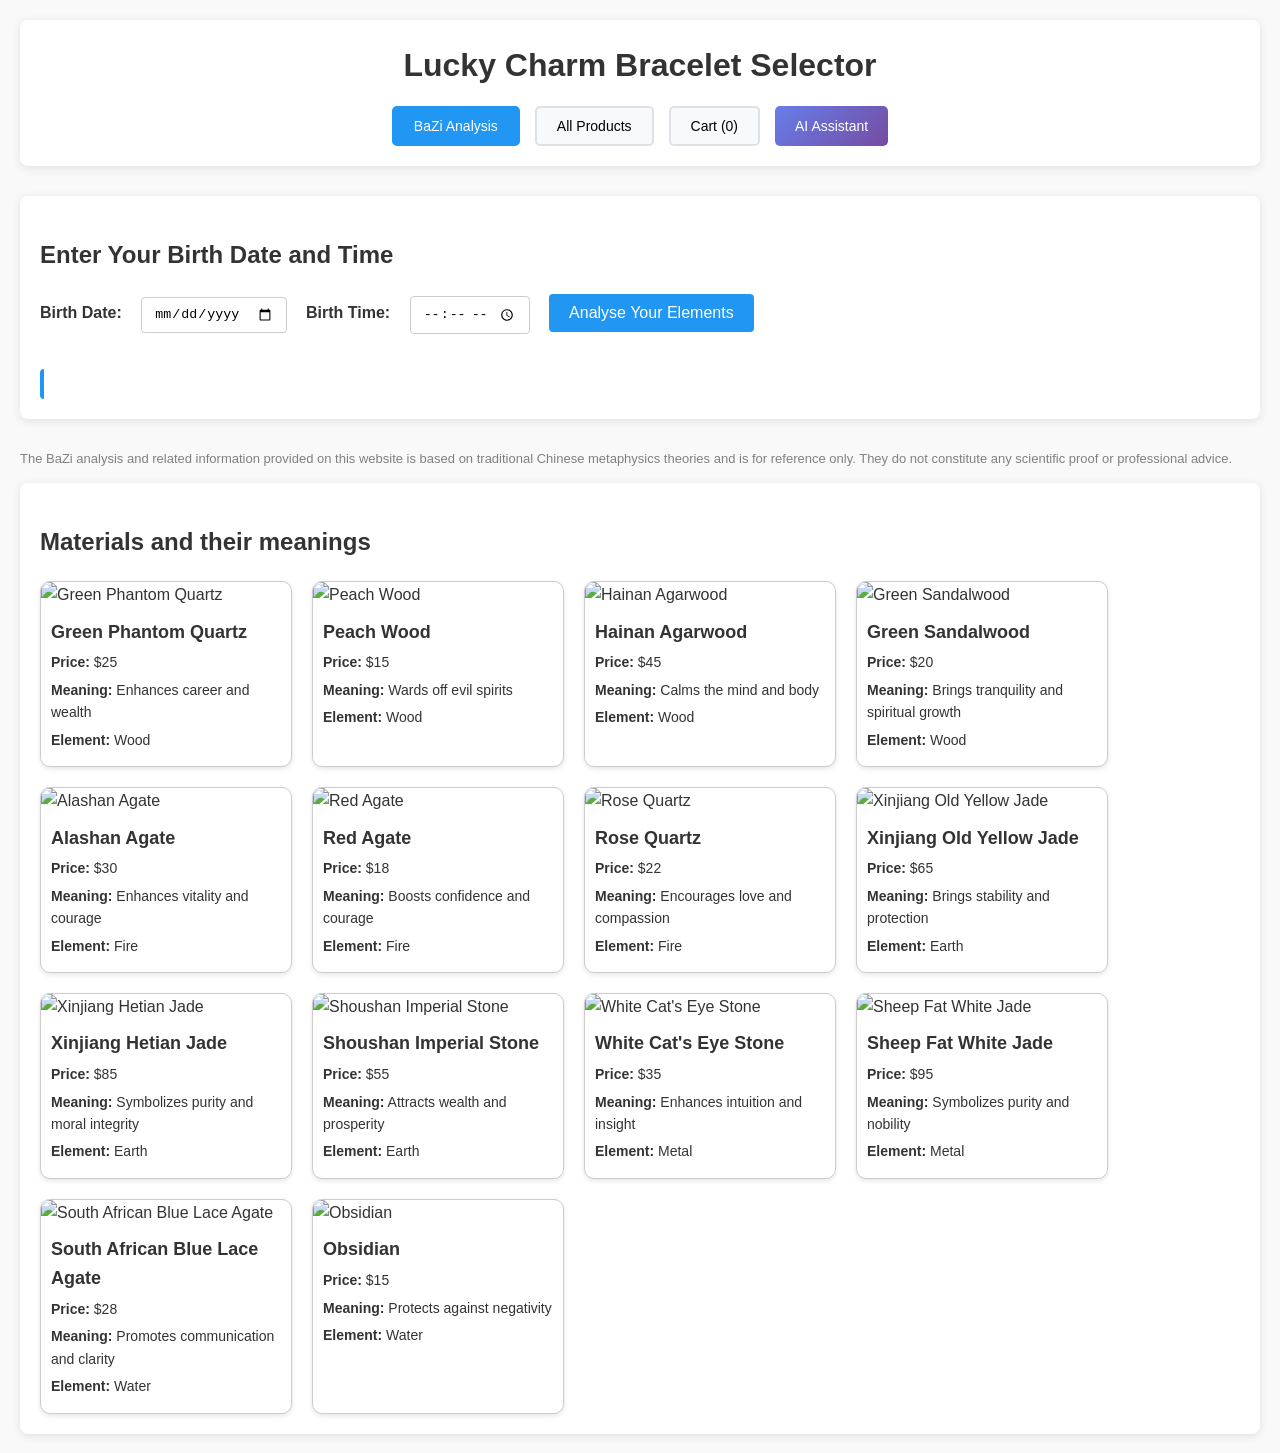
==== index.html @ 6ecf99d0 "Add secure OpenAI API integration with fallback system - Created config.js for API key storage (not " ====
<!DOCTYPE html>
<html lang="en">
<head>
  <meta charset="UTF-8" />
  <meta name="viewport" content="width=device-width, initial-scale=1.0"/>
  <title>Lucky Charm Bracelet Selector</title>
  <link rel="stylesheet" href="style.css" />
</head>
<body>
  <header>
    <h1>Lucky Charm Bracelet Selector</h1>
    <nav>
      <button id="nav-analysis" onclick="showAnalysisPage()">BaZi Analysis</button>
      <button id="nav-products" onclick="showProductsPage()">All Products</button>
      <button id="nav-cart" onclick="showCart()">Cart (<span id="cart-count">0</span>)</button>
      <button id="nav-chat" onclick="toggleChat()">AI Assistant</button>
    </nav>
  </header>

  <!-- AI Chatbot -->
  <div id="chatbot-container" class="chatbot-container">
    <div id="chatbot-header" class="chatbot-header">
      <h3>🤖 BaZi AI Assistant</h3>
      <button id="chatbot-close" onclick="toggleChat()">×</button>
    </div>
    <div id="chatbot-messages" class="chatbot-messages"></div>
    <div id="chatbot-input" class="chatbot-input">
      <input type="text" id="chat-input" placeholder="Ask about BaZi, stones, or bracelets..." />
      <button id="chat-send" onclick="sendMessage()">Send</button>
    </div>
  </div>

  <!-- 1️⃣ First: Birth Date and Time Section -->
  <section id="birthdate-input">
    <h2>Enter Your Birth Date and Time</h2>
    <label for="birthdate">Birth Date:</label>
    <input type="date" id="birthdate" />
    <label for="birthtime">Birth Time:</label>
    <input type="time" id="birthtime" />
    <button id="analyze-button">Analyse Your Elements</button>
    <div id="analysis-result">
      <!-- Analysis result will appear here -->
    </div>
  </section>

  <p style="color: gray; font-size: small;">
    </strong> The BaZi analysis and related information provided on this website is based on traditional Chinese metaphysics theories and is for reference only. They do not constitute any scientific proof or professional advice.
  </p>

  <!-- 2️⃣ Then: Material List Section -->
  <section id="material-list">
    <h2>Materials and their meanings</h2>
    <div id="materials-container">
      <!-- Material cards will be generated here -->
    </div>
  </section>

  <!-- 3️⃣ Cart Section -->
  <section id="cart-section" style="display: none;">
    <h2>Shopping Cart</h2>
    <div id="cart-content">
      <!-- Cart items will be displayed here -->
    </div>
  </section>

  <footer>
    <script src="config.js"></script>
    <script src="script.js"></script>
</body>
</html>
---- style.css ----
body {
  font-family: Arial, sans-serif;
  margin: 0;
  padding: 20px;
  background-color: #f9f9f9;
  color: #333;
  line-height: 1.6;
}

/* Header and Navigation */
header {
  background-color: #fff;
  padding: 20px;
  box-shadow: 0 2px 10px rgba(0,0,0,0.1);
  margin-bottom: 30px;
  border-radius: 8px;
}

header h1 {
  margin: 0 0 15px 0;
  color: #333;
  text-align: center;
}

nav {
  display: flex;
  justify-content: center;
  gap: 15px;
  flex-wrap: wrap;
}

nav button {
  background-color: #f8f9fa;
  border: 2px solid #dee2e6;
  padding: 10px 20px;
  border-radius: 5px;
  cursor: pointer;
  transition: all 0.3s;
  font-size: 14px;
}

nav button:hover {
  background-color: #e9ecef;
  border-color: #adb5bd;
}

nav button.active {
  background-color: #2196F3;
  color: white;
  border-color: #2196F3;
}

h1, h2, h3 {
  color: #333;
}

/* Birth Date and Time Section */
#birthdate-input {
  background-color: #fff;
  padding: 20px;
  border-radius: 8px;
  box-shadow: 0 2px 10px rgba(0,0,0,0.1);
  margin-bottom: 30px;
}

#birthdate-input label {
  display: inline-block;
  margin-right: 15px;
  font-weight: bold;
}

#birthdate-input input {
  padding: 8px 12px;
  margin-right: 15px;
  border: 1px solid #ccc;
  border-radius: 4px;
  margin-bottom: 15px;
}

#analyze-button {
  background-color: #2196F3;
  color: white;
  border: none;
  padding: 10px 20px;
  border-radius: 4px;
  cursor: pointer;
  font-size: 16px;
  transition: background-color 0.3s;
}

#analyze-button:hover {
  background-color: #0b7dda;
}

/* Analysis Result */
#analysis-result {
  margin-top: 20px;
  padding: 15px;
  background-color: #fff;
  border-left: 4px solid #2196F3;
  border-radius: 4px;
}

#analysis-result h3 {
  margin-top: 0;
  color: #2196F3;
}

#analysis-result ul {
  list-style-type: none;
  padding-left: 0;
  display: flex;
  flex-wrap: wrap;
  justify-content: space-between;
}

#analysis-result ul li {
  flex-basis: 48%;
  margin-bottom: 8px;
  padding: 5px;
  background-color: #f0f7ff;
  border-radius: 3px;
}

/* BaZi Chart */
#bazi-chart {
  margin-top: 20px;
}

#analysis-result table {
  width: 100%;
  border-collapse: collapse;
  margin: 20px 0;
  background-color: #fff;
  border-radius: 8px;
  overflow: hidden;
  box-shadow: 0 2px 10px rgba(0,0,0,0.1);
}

#analysis-result table th {
  background-color: #2196F3;
  color: white;
  padding: 15px;
  text-align: center;
  font-weight: bold;
}

#analysis-result table td {
  padding: 12px 15px;
  border-bottom: 1px solid #eee;
  text-align: center;
}

#analysis-result table tr:nth-child(even) {
  background-color: #f8f9fa;
}

#analysis-result table tr:hover {
  background-color: #e3f2fd;
}

.bazi-chart-container {
  display: flex;
  justify-content: center;
  gap: 15px;
  margin: 20px 0;
}

.bazi-pillar {
  width: 80px;
  text-align: center;
  border: 1px solid #ccc;
  border-radius: 8px;
  overflow: hidden;
}

.stem, .branch {
  padding: 15px 0;
  font-size: 24px;
  font-weight: bold;
}

.stem {
  background-color: #e8f4f8;
  border-bottom: 1px solid #ccc;
}

.branch {
  background-color: #f8f4e8;
}

.pillar-name {
  background-color: #eee;
  padding: 5px 0;
  font-size: 14px;
}

/* Recommended Materials */
#recommended-materials {
  margin-top: 20px;
  padding: 15px;
  background-color: #fff;
  border-radius: 8px;
  box-shadow: 0 2px 5px rgba(0,0,0,0.05);
}

#recommended-materials h3 {
  margin-top: 0;
  color: #2196F3;
}

.recommended-materials-list {
  list-style-type: none;
  padding-left: 0;
  display: grid;
  grid-template-columns: repeat(auto-fill, minmax(250px, 1fr));
  gap: 10px;
}

.recommended-materials-list li {
  padding: 10px;
  background-color: #f0f7ff;
  border-radius: 5px;
  border-left: 3px solid #2196F3;
}

.material-name {
  font-weight: bold;
}

.material-element {
  color: #666;
}

/* Material Section */
#material-list {
  background-color: #fff;
  padding: 20px;
  border-radius: 8px;
  box-shadow: 0 2px 10px rgba(0,0,0,0.1);
}

.element-filter {
  margin-bottom: 20px;
  padding: 10px;
  background-color: #f5f5f5;
  border-radius: 5px;
  display: flex;
  align-items: center;
  flex-wrap: wrap;
}

.element-filter span {
  margin-right: 10px;
  font-weight: bold;
}

.filter-btn {
  background-color: #e4e4e4;
  border: none;
  padding: 5px 15px;
  margin: 5px;
  border-radius: 15px;
  cursor: pointer;
  transition: all 0.3s;
}

.filter-btn:hover {
  background-color: #d0d0d0;
}

.filter-btn.active {
  background-color: #2196F3;
  color: white;
}

#materials-container {
  margin-top: 20px;
  display: flex;
  flex-wrap: wrap;
  gap: 20px;
}

.material-card {
  width: 250px;
  background-color: #ffffff;
  border: 1px solid #ccc;
  border-radius: 10px;
  overflow: hidden;
  box-shadow: 0 2px 5px rgba(0,0,0,0.1);
  transition: transform 0.3s, box-shadow 0.3s;
}

.material-card:hover {
  transform: translateY(-5px);
  box-shadow: 0 5px 15px rgba(0,0,0,0.2);
}

.material-card img {
  width: 100%;
  height: 150px;
  object-fit: cover;
}

.material-card-content {
  padding: 10px;
}

.material-card-content h3 {
  margin-top: 0;
  margin-bottom: 5px;
  font-size: 18px;
}

.material-card-content p {
  margin: 5px 0;
  font-size: 14px;
}

.chinese-name {
  font-style: italic;
  color: #777;
}

/* Responsive adjustments */
@media (max-width: 768px) {
  #materials-container {
    justify-content: center;
  }
  
  .bazi-chart-container {
    flex-wrap: wrap;
  }
  
  #analysis-result ul li {
    flex-basis: 100%;
  }
}

/* Error messages */
.error {
  color: #d32f2f;
  background-color: #ffebee;
  padding: 10px;
  border-radius: 4px;
}
.element-wood  { color: green; }
.element-fire  { color: red; }
.element-earth { color: brown; }
.element-metal { color: gold; }
.element-water { color: blue; }

/* Product Grid and Cards */
.product-grid {
  display: grid;
  grid-template-columns: repeat(auto-fill, minmax(200px, 1fr));
  gap: 20px;
  margin: 20px 0;
}

.product-card {
  cursor: pointer;
  transition: transform 0.3s, box-shadow 0.3s;
}

.product-card:hover {
  transform: translateY(-5px);
  box-shadow: 0 8px 25px rgba(0,0,0,0.15);
}

.product-info {
  padding: 15px;
}

.product-info h4 {
  margin: 0 0 5px 0;
  color: #333;
  font-size: 16px;
}

.chinese-name {
  font-style: italic;
  color: #666;
  font-size: 14px;
  margin: 0 0 5px 0;
}

.price {
  font-weight: bold;
  color: #e74c3c;
  font-size: 18px;
  margin: 5px 0;
}

.element {
  color: #666;
  font-size: 12px;
  margin: 5px 0;
}

/* Analysis Summary */
.analysis-summary {
  background-color: #f8f9fa;
  padding: 20px;
  border-radius: 8px;
  margin-bottom: 20px;
  border-left: 4px solid #2196F3;
}

.analysis-summary h3 {
  margin-top: 0;
  color: #2196F3;
}

/* Product Modal */
.product-modal {
  position: fixed;
  top: 0;
  left: 0;
  width: 100%;
  height: 100%;
  background-color: rgba(0,0,0,0.5);
  z-index: 1000;
  display: flex;
  justify-content: center;
  align-items: center;
}

.modal-content {
  background-color: white;
  padding: 30px;
  border-radius: 10px;
  max-width: 800px;
  max-height: 90vh;
  overflow-y: auto;
  position: relative;
  box-shadow: 0 10px 30px rgba(0,0,0,0.3);
}

.close {
  position: absolute;
  top: 15px;
  right: 20px;
  font-size: 30px;
  cursor: pointer;
  color: #999;
}

.close:hover {
  color: #333;
}

.product-detail {
  display: flex;
  gap: 30px;
  align-items: flex-start;
}

.product-image {
  flex: 1;
}

.product-image img {
  width: 100%;
  max-width: 300px;
  border-radius: 8px;
}

.product-details {
  flex: 1;
}

.product-details h2 {
  margin-top: 0;
  color: #333;
}

.product-details .price {
  font-size: 24px;
  font-weight: bold;
  color: #e74c3c;
  margin: 10px 0;
}

.product-details .element {
  background-color: #f0f7ff;
  padding: 5px 10px;
  border-radius: 15px;
  display: inline-block;
  font-size: 12px;
  color: #2196F3;
  margin: 5px 0;
}

.description {
  line-height: 1.6;
  margin: 15px 0;
  color: #666;
}

.quantity-selector {
  margin: 20px 0;
}

.quantity-selector label {
  display: block;
  margin-bottom: 5px;
  font-weight: bold;
}

.quantity-selector input {
  width: 80px;
  padding: 8px;
  border: 1px solid #ccc;
  border-radius: 4px;
}

.add-to-cart {
  display: flex;
  gap: 15px;
  margin-top: 20px;
}

.add-to-cart button {
  padding: 12px 24px;
  border: none;
  border-radius: 5px;
  cursor: pointer;
  font-size: 16px;
  transition: background-color 0.3s;
}

.add-to-cart button:first-child {
  background-color: #2196F3;
  color: white;
}

.add-to-cart button:first-child:hover {
  background-color: #0b7dda;
}

.add-to-cart button:last-child {
  background-color: #e74c3c;
  color: white;
}

.add-to-cart button:last-child:hover {
  background-color: #c0392b;
}

/* Recommended Products Section */
.recommended-products {
  margin-top: 30px;
  padding: 20px;
  background-color: #fff;
  border-radius: 8px;
  box-shadow: 0 2px 10px rgba(0,0,0,0.1);
}

.recommended-products h3 {
  margin-top: 0;
  color: #2196F3;
}

#view-all-products {
  background-color: #28a745;
  color: white;
  border: none;
  padding: 12px 24px;
  border-radius: 5px;
  cursor: pointer;
  font-size: 16px;
  margin-top: 20px;
  transition: background-color 0.3s;
}

#view-all-products:hover {
  background-color: #218838;
}

/* Responsive Design */
@media (max-width: 768px) {
  .product-detail {
    flex-direction: column;
  }
  
  .modal-content {
    margin: 20px;
    padding: 20px;
  }
  
  .add-to-cart {
    flex-direction: column;
  }
  
  .product-grid {
    grid-template-columns: repeat(auto-fill, minmax(150px, 1fr));
  }
}

/* Cart Styling */
.cart-items {
  margin: 20px 0;
}

.cart-item {
  display: flex;
  align-items: center;
  padding: 15px;
  background-color: #fff;
  border-radius: 8px;
  box-shadow: 0 2px 5px rgba(0,0,0,0.1);
  margin-bottom: 15px;
  gap: 15px;
}

.cart-item img {
  width: 60px;
  height: 60px;
  object-fit: cover;
  border-radius: 4px;
}

.cart-item-info {
  flex: 1;
}

.cart-item-info h4 {
  margin: 0 0 5px 0;
  color: #333;
}

.cart-item-info p {
  margin: 0;
  color: #666;
  font-size: 14px;
}

.cart-item button {
  background-color: #dc3545;
  color: white;
  border: none;
  padding: 8px 15px;
  border-radius: 4px;
  cursor: pointer;
  font-size: 14px;
}

.cart-item button:hover {
  background-color: #c82333;
}

.cart-total {
  background-color: #f8f9fa;
  padding: 20px;
  border-radius: 8px;
  text-align: center;
  margin-top: 20px;
}

.cart-total h3 {
  margin: 0 0 15px 0;
  color: #333;
  font-size: 24px;
}

.cart-total button {
  background-color: #28a745;
  color: white;
  border: none;
  padding: 12px 30px;
  border-radius: 5px;
  cursor: pointer;
  font-size: 16px;
  transition: background-color 0.3s;
}

.cart-total button:hover {
  background-color: #218838;
}

/* AI Chatbot Styling */
.chatbot-container {
  position: fixed;
  bottom: 20px;
  right: 20px;
  width: 350px;
  height: 500px;
  background-color: #fff;
  border-radius: 15px;
  box-shadow: 0 10px 30px rgba(0,0,0,0.2);
  display: none;
  flex-direction: column;
  z-index: 1000;
  border: 1px solid #e0e0e0;
}

.chatbot-header {
  background: linear-gradient(135deg, #667eea 0%, #764ba2 100%);
  color: white;
  padding: 15px 20px;
  border-radius: 15px 15px 0 0;
  display: flex;
  justify-content: space-between;
  align-items: center;
}

.chatbot-header h3 {
  margin: 0;
  font-size: 16px;
}

#chatbot-close {
  background: none;
  border: none;
  color: white;
  font-size: 20px;
  cursor: pointer;
  padding: 0;
  width: 25px;
  height: 25px;
  border-radius: 50%;
  display: flex;
  align-items: center;
  justify-content: center;
}

#chatbot-close:hover {
  background-color: rgba(255,255,255,0.2);
}

.chatbot-messages {
  flex: 1;
  padding: 15px;
  overflow-y: auto;
  background-color: #f8f9fa;
  max-height: 350px;
}

.chat-message {
  margin-bottom: 15px;
  display: flex;
  flex-direction: column;
}

.chat-message.user {
  align-items: flex-end;
}

.chat-message.assistant {
  align-items: flex-start;
}

.message-content {
  max-width: 80%;
  padding: 10px 15px;
  border-radius: 18px;
  position: relative;
}

.chat-message.user .message-content {
  background: linear-gradient(135deg, #667eea 0%, #764ba2 100%);
  color: white;
  border-bottom-right-radius: 5px;
}

.chat-message.assistant .message-content {
  background-color: #e9ecef;
  color: #333;
  border-bottom-left-radius: 5px;
}

.message-text {
  font-size: 14px;
  line-height: 1.4;
  margin-bottom: 5px;
}

.message-time {
  font-size: 11px;
  opacity: 0.7;
  text-align: right;
}

.chat-message.assistant .message-time {
  text-align: left;
}

.chatbot-input {
  padding: 15px;
  background-color: #fff;
  border-top: 1px solid #e0e0e0;
  border-radius: 0 0 15px 15px;
  display: flex;
  gap: 10px;
}

#chat-input {
  flex: 1;
  padding: 10px 15px;
  border: 1px solid #ddd;
  border-radius: 25px;
  outline: none;
  font-size: 14px;
}

#chat-input:focus {
  border-color: #667eea;
  box-shadow: 0 0 0 2px rgba(102, 126, 234, 0.2);
}

#chat-send {
  background: linear-gradient(135deg, #667eea 0%, #764ba2 100%);
  color: white;
  border: none;
  padding: 10px 20px;
  border-radius: 25px;
  cursor: pointer;
  font-size: 14px;
  font-weight: bold;
  transition: transform 0.2s;
}

#chat-send:hover {
  transform: translateY(-1px);
  box-shadow: 0 4px 12px rgba(102, 126, 234, 0.3);
}

.typing .message-text {
  animation: typing 1.5s infinite;
}

@keyframes typing {
  0%, 50% { opacity: 1; }
  51%, 100% { opacity: 0.3; }
}

/* Navigation button for chat */
#nav-chat {
  background: linear-gradient(135deg, #667eea 0%, #764ba2 100%);
  color: white;
  border: none;
  padding: 10px 20px;
  border-radius: 5px;
  cursor: pointer;
  font-size: 14px;
  transition: all 0.3s;
}

#nav-chat:hover {
  transform: translateY(-2px);
  box-shadow: 0 4px 12px rgba(102, 126, 234, 0.3);
}

/* Responsive chatbot */
@media (max-width: 768px) {
  .chatbot-container {
    width: 90vw;
    height: 70vh;
    bottom: 10px;
    right: 10px;
    left: 10px;
  }
  
  .chatbot-messages {
    max-height: 50vh;
  }
}
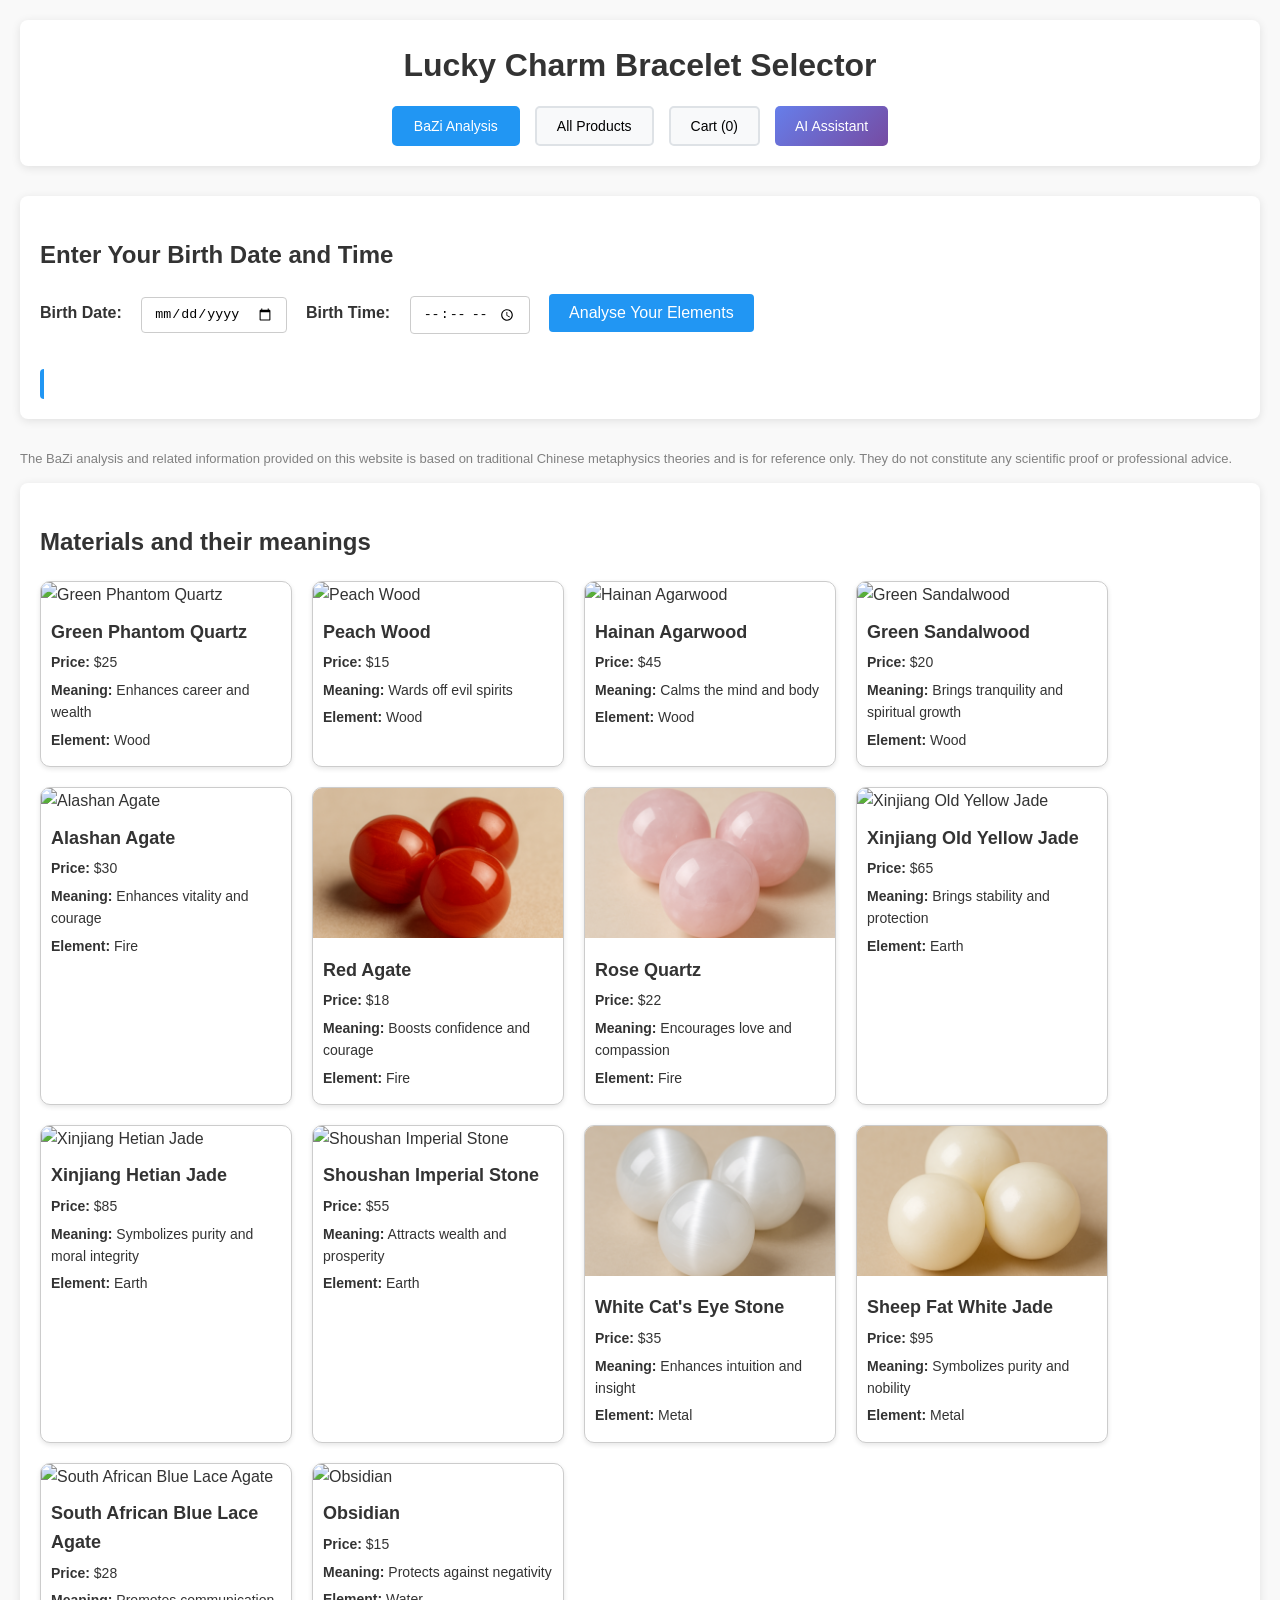
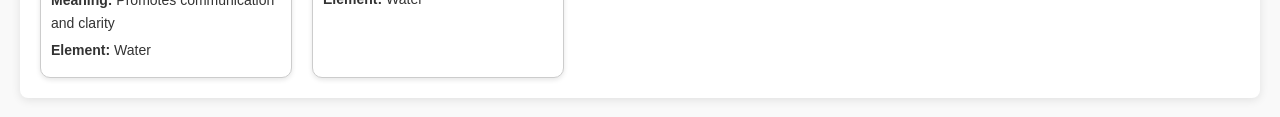
==== commit 5a1b9b4b: "Fix GitHub Pages by adding Actions deploy workflow The Pages site was returning "Site not found" wit" ====
--- a/index.html
+++ b/index.html
@@ -21,7 +21,10 @@
   <div id="chatbot-container" class="chatbot-container">
     <div id="chatbot-header" class="chatbot-header">
       <h3>🤖 BaZi AI Assistant</h3>
-      <button id="chatbot-close" onclick="toggleChat()">×</button>
+      <div class="chatbot-controls">
+        <button id="admin-toggle" onclick="showAdminPanel()" title="Admin Panel">⚙️</button>
+        <button id="chatbot-close" onclick="toggleChat()">×</button>
+      </div>
     </div>
     <div id="chatbot-messages" class="chatbot-messages"></div>
     <div id="chatbot-input" class="chatbot-input">
@@ -63,9 +66,39 @@
     </div>
   </section>
 
-  <footer>
-    <script src="config.js"></script>
-    <script src="script.js"></script>
+  <!-- Admin Panel Modal -->
+  <div id="admin-modal" class="admin-modal">
+    <div class="admin-content">
+      <div class="admin-header">
+        <h3>🔐 Admin Panel</h3>
+        <button id="admin-close" onclick="closeAdminPanel()">×</button>
+      </div>
+      <div class="admin-body">
+        <div class="admin-section">
+          <h4>AI Control</h4>
+          <label class="ai-toggle">
+            <input type="checkbox" id="ai-enabled" checked>
+            <span class="toggle-slider"></span>
+            <span class="toggle-label">Real AI Enabled</span>
+          </label>
+          <p class="admin-info">When disabled, users get smart fallback responses. Only you can control this.</p>
+        </div>
+        <div class="admin-section">
+          <h4>Status</h4>
+          <div id="ai-status" class="status-indicator">
+            <span class="status-dot"></span>
+            <span id="status-text">Real AI Active</span>
+          </div>
+        </div>
+        <div class="admin-section">
+          <button id="admin-logout" onclick="logoutAdmin()" class="logout-btn">🚪 Logout Admin</button>
+        </div>
+      </div>
+    </div>
+  </div>
+
+  <footer></footer>
+  <script src="script.js"></script>
 </body>
 </html>
 
--- a/style.css
+++ b/style.css
@@ -705,6 +705,184 @@
   align-items: center;
 }
 
+.chatbot-controls {
+  display: flex;
+  align-items: center;
+  gap: 15px;
+}
+
+/* AI Toggle Switch */
+.ai-toggle {
+  display: flex;
+  align-items: center;
+  gap: 8px;
+  cursor: pointer;
+  font-size: 12px;
+}
+
+.ai-toggle input[type="checkbox"] {
+  display: none;
+}
+
+.toggle-slider {
+  position: relative;
+  width: 40px;
+  height: 20px;
+  background-color: #ccc;
+  border-radius: 20px;
+  transition: background-color 0.3s;
+}
+
+.toggle-slider::before {
+  content: '';
+  position: absolute;
+  top: 2px;
+  left: 2px;
+  width: 16px;
+  height: 16px;
+  background-color: white;
+  border-radius: 50%;
+  transition: transform 0.3s;
+}
+
+.ai-toggle input:checked + .toggle-slider {
+  background-color: #4CAF50;
+}
+
+.ai-toggle input:checked + .toggle-slider::before {
+  transform: translateX(20px);
+}
+
+.toggle-label {
+  color: white;
+  font-weight: 500;
+}
+
+/* Admin Panel */
+.admin-modal {
+  position: fixed;
+  top: 0;
+  left: 0;
+  width: 100%;
+  height: 100%;
+  background-color: rgba(0,0,0,0.5);
+  z-index: 2000;
+  display: none;
+  justify-content: center;
+  align-items: center;
+}
+
+.admin-content {
+  background-color: white;
+  border-radius: 15px;
+  max-width: 400px;
+  width: 90%;
+  box-shadow: 0 10px 30px rgba(0,0,0,0.3);
+  overflow: hidden;
+}
+
+.admin-header {
+  background: linear-gradient(135deg, #667eea 0%, #764ba2 100%);
+  color: white;
+  padding: 20px;
+  display: flex;
+  justify-content: space-between;
+  align-items: center;
+}
+
+.admin-header h3 {
+  margin: 0;
+  font-size: 18px;
+}
+
+#admin-close {
+  background: none;
+  border: none;
+  color: white;
+  font-size: 24px;
+  cursor: pointer;
+  padding: 0;
+  width: 30px;
+  height: 30px;
+  border-radius: 50%;
+  display: flex;
+  align-items: center;
+  justify-content: center;
+}
+
+#admin-close:hover {
+  background-color: rgba(255,255,255,0.2);
+}
+
+.admin-body {
+  padding: 25px;
+}
+
+.admin-section {
+  margin-bottom: 25px;
+}
+
+.admin-section h4 {
+  margin: 0 0 15px 0;
+  color: #333;
+  font-size: 16px;
+}
+
+.admin-info {
+  font-size: 12px;
+  color: #666;
+  margin: 10px 0 0 0;
+  line-height: 1.4;
+}
+
+.status-indicator {
+  display: flex;
+  align-items: center;
+  gap: 10px;
+  padding: 10px;
+  background-color: #f8f9fa;
+  border-radius: 8px;
+}
+
+.status-dot {
+  width: 12px;
+  height: 12px;
+  border-radius: 50%;
+  background-color: #4CAF50;
+  transition: background-color 0.3s;
+}
+
+#admin-toggle {
+  background: none;
+  border: none;
+  color: white;
+  font-size: 18px;
+  cursor: pointer;
+  padding: 8px;
+  border-radius: 50%;
+  transition: background-color 0.3s;
+}
+
+#admin-toggle:hover {
+  background-color: rgba(255,255,255,0.2);
+}
+
+.logout-btn {
+  background-color: #dc3545;
+  color: white;
+  border: none;
+  padding: 10px 20px;
+  border-radius: 8px;
+  cursor: pointer;
+  font-size: 14px;
+  transition: background-color 0.3s;
+  width: 100%;
+}
+
+.logout-btn:hover {
+  background-color: #c82333;
+}
+
 .chatbot-header h3 {
   margin: 0;
   font-size: 16px;
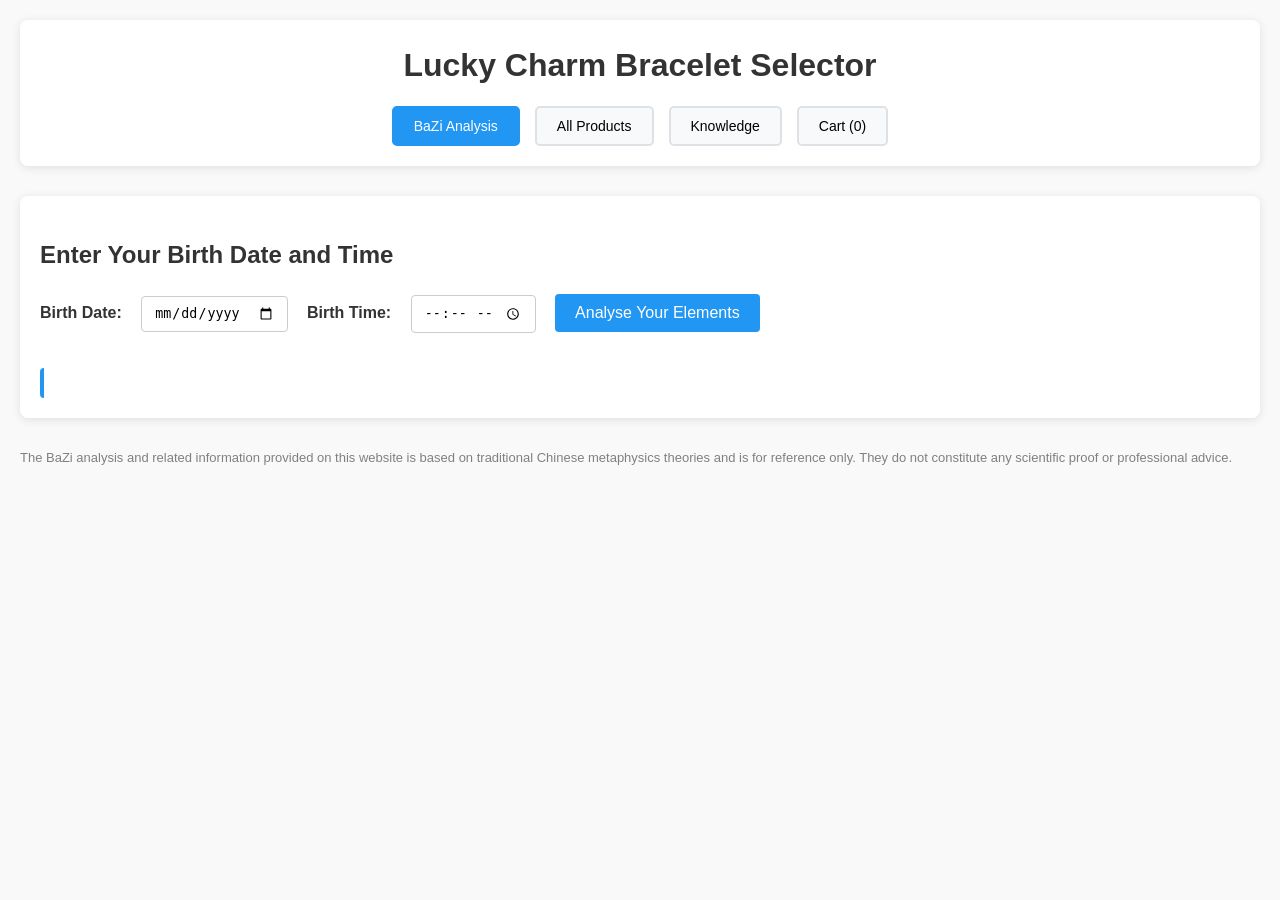
==== commit e68d16f2: "Remove AI bot; add knowledge CMS and Stripe checkout Drop the chatbot/admin UI and /api/chat. Add Ma" ====
--- a/index.html
+++ b/index.html
@@ -12,28 +12,12 @@
     <nav>
       <button id="nav-analysis" onclick="showAnalysisPage()">BaZi Analysis</button>
       <button id="nav-products" onclick="showProductsPage()">All Products</button>
+      <button id="nav-knowledge" onclick="location.href='knowledge.html'">Knowledge</button>
       <button id="nav-cart" onclick="showCart()">Cart (<span id="cart-count">0</span>)</button>
-      <button id="nav-chat" onclick="toggleChat()">AI Assistant</button>
     </nav>
   </header>
 
-  <!-- AI Chatbot -->
-  <div id="chatbot-container" class="chatbot-container">
-    <div id="chatbot-header" class="chatbot-header">
-      <h3>🤖 BaZi AI Assistant</h3>
-      <div class="chatbot-controls">
-        <button id="admin-toggle" onclick="showAdminPanel()" title="Admin Panel">⚙️</button>
-        <button id="chatbot-close" onclick="toggleChat()">×</button>
-      </div>
-    </div>
-    <div id="chatbot-messages" class="chatbot-messages"></div>
-    <div id="chatbot-input" class="chatbot-input">
-      <input type="text" id="chat-input" placeholder="Ask about BaZi, stones, or bracelets..." />
-      <button id="chat-send" onclick="sendMessage()">Send</button>
-    </div>
-  </div>
-
-  <!-- 1️⃣ First: Birth Date and Time Section -->
+  <!-- 1️⃣ Birth Date and Time -->
   <section id="birthdate-input">
     <h2>Enter Your Birth Date and Time</h2>
     <label for="birthdate">Birth Date:</label>
@@ -41,64 +25,28 @@
     <label for="birthtime">Birth Time:</label>
     <input type="time" id="birthtime" />
     <button id="analyze-button">Analyse Your Elements</button>
-    <div id="analysis-result">
-      <!-- Analysis result will appear here -->
-    </div>
+    <div id="analysis-result"></div>
   </section>
 
   <p style="color: gray; font-size: small;">
-    </strong> The BaZi analysis and related information provided on this website is based on traditional Chinese metaphysics theories and is for reference only. They do not constitute any scientific proof or professional advice.
+    The BaZi analysis and related information provided on this website is based on traditional Chinese metaphysics theories and is for reference only. They do not constitute any scientific proof or professional advice.
   </p>
 
-  <!-- 2️⃣ Then: Material List Section -->
+  <!-- 2️⃣ Materials -->
   <section id="material-list">
     <h2>Materials and their meanings</h2>
-    <div id="materials-container">
-      <!-- Material cards will be generated here -->
-    </div>
+    <div id="materials-container"></div>
   </section>
 
-  <!-- 3️⃣ Cart Section -->
+  <!-- 3️⃣ Cart -->
   <section id="cart-section" style="display: none;">
     <h2>Shopping Cart</h2>
-    <div id="cart-content">
-      <!-- Cart items will be displayed here -->
-    </div>
+    <div id="cart-content"></div>
   </section>
 
-  <!-- Admin Panel Modal -->
-  <div id="admin-modal" class="admin-modal">
-    <div class="admin-content">
-      <div class="admin-header">
-        <h3>🔐 Admin Panel</h3>
-        <button id="admin-close" onclick="closeAdminPanel()">×</button>
-      </div>
-      <div class="admin-body">
-        <div class="admin-section">
-          <h4>AI Control</h4>
-          <label class="ai-toggle">
-            <input type="checkbox" id="ai-enabled" checked>
-            <span class="toggle-slider"></span>
-            <span class="toggle-label">Real AI Enabled</span>
-          </label>
-          <p class="admin-info">When disabled, users get smart fallback responses. Only you can control this.</p>
-        </div>
-        <div class="admin-section">
-          <h4>Status</h4>
-          <div id="ai-status" class="status-indicator">
-            <span class="status-dot"></span>
-            <span id="status-text">Real AI Active</span>
-          </div>
-        </div>
-        <div class="admin-section">
-          <button id="admin-logout" onclick="logoutAdmin()" class="logout-btn">🚪 Logout Admin</button>
-        </div>
-      </div>
-    </div>
-  </div>
-
   <footer></footer>
+  <script src="https://cdn.jsdelivr.net/npm/lunar-javascript@1.7.7/lunar.min.js"></script>
+  <script src="config.site.js"></script>
   <script src="script.js"></script>
 </body>
 </html>
-
--- a/style.css
+++ b/style.css
@@ -679,369 +679,57 @@
   background-color: #218838;
 }
 
-/* AI Chatbot Styling */
-.chatbot-container {
-  position: fixed;
-  bottom: 20px;
-  right: 20px;
-  width: 350px;
-  height: 500px;
-  background-color: #fff;
-  border-radius: 15px;
-  box-shadow: 0 10px 30px rgba(0,0,0,0.2);
-  display: none;
-  flex-direction: column;
-  z-index: 1000;
-  border: 1px solid #e0e0e0;
-}
-
-.chatbot-header {
-  background: linear-gradient(135deg, #667eea 0%, #764ba2 100%);
-  color: white;
-  padding: 15px 20px;
-  border-radius: 15px 15px 0 0;
-  display: flex;
-  justify-content: space-between;
-  align-items: center;
-}
-
-.chatbot-controls {
-  display: flex;
-  align-items: center;
-  gap: 15px;
-}
-
-/* AI Toggle Switch */
-.ai-toggle {
-  display: flex;
-  align-items: center;
-  gap: 8px;
-  cursor: pointer;
-  font-size: 12px;
-}
-
-.ai-toggle input[type="checkbox"] {
-  display: none;
-}
-
-.toggle-slider {
-  position: relative;
-  width: 40px;
-  height: 20px;
-  background-color: #ccc;
-  border-radius: 20px;
-  transition: background-color 0.3s;
-}
-
-.toggle-slider::before {
-  content: '';
-  position: absolute;
-  top: 2px;
-  left: 2px;
-  width: 16px;
-  height: 16px;
-  background-color: white;
-  border-radius: 50%;
-  transition: transform 0.3s;
-}
-
-.ai-toggle input:checked + .toggle-slider {
-  background-color: #4CAF50;
-}
-
-.ai-toggle input:checked + .toggle-slider::before {
-  transform: translateX(20px);
-}
-
-.toggle-label {
-  color: white;
-  font-weight: 500;
-}
-
-/* Admin Panel */
-.admin-modal {
-  position: fixed;
-  top: 0;
-  left: 0;
+/* Knowledge pages */
+.knowledge-page {
+  max-width: 820px;
+  margin: 0 auto;
+  padding: 20px;
+}
+.knowledge-hero h2 {
+  margin-bottom: 8px;
+}
+.article-list {
+  display: grid;
+  gap: 16px;
+  margin-top: 24px;
+}
+.article-card {
+  display: flex;
+  gap: 16px;
+  padding: 16px;
+  border: 1px solid #e5e5e5;
+  border-radius: 8px;
+  text-decoration: none;
+  color: inherit;
+  background: #fff;
+}
+.article-card:hover {
+  border-color: #4a90e2;
+}
+.article-card img {
+  width: 120px;
+  height: 80px;
+  object-fit: cover;
+  border-radius: 6px;
+}
+.article-cover {
   width: 100%;
-  height: 100%;
-  background-color: rgba(0,0,0,0.5);
-  z-index: 2000;
-  display: none;
-  justify-content: center;
-  align-items: center;
-}
-
-.admin-content {
-  background-color: white;
-  border-radius: 15px;
-  max-width: 400px;
-  width: 90%;
-  box-shadow: 0 10px 30px rgba(0,0,0,0.3);
-  overflow: hidden;
-}
-
-.admin-header {
-  background: linear-gradient(135deg, #667eea 0%, #764ba2 100%);
-  color: white;
-  padding: 20px;
-  display: flex;
-  justify-content: space-between;
-  align-items: center;
-}
-
-.admin-header h3 {
-  margin: 0;
-  font-size: 18px;
-}
-
-#admin-close {
-  background: none;
-  border: none;
-  color: white;
-  font-size: 24px;
-  cursor: pointer;
-  padding: 0;
-  width: 30px;
-  height: 30px;
-  border-radius: 50%;
-  display: flex;
-  align-items: center;
-  justify-content: center;
-}
-
-#admin-close:hover {
-  background-color: rgba(255,255,255,0.2);
-}
-
-.admin-body {
-  padding: 25px;
-}
-
-.admin-section {
-  margin-bottom: 25px;
-}
-
-.admin-section h4 {
-  margin: 0 0 15px 0;
-  color: #333;
-  font-size: 16px;
-}
-
-.admin-info {
-  font-size: 12px;
-  color: #666;
-  margin: 10px 0 0 0;
-  line-height: 1.4;
-}
-
-.status-indicator {
-  display: flex;
-  align-items: center;
-  gap: 10px;
-  padding: 10px;
-  background-color: #f8f9fa;
-  border-radius: 8px;
-}
-
-.status-dot {
-  width: 12px;
-  height: 12px;
-  border-radius: 50%;
-  background-color: #4CAF50;
-  transition: background-color 0.3s;
-}
-
-#admin-toggle {
-  background: none;
-  border: none;
-  color: white;
-  font-size: 18px;
-  cursor: pointer;
-  padding: 8px;
-  border-radius: 50%;
-  transition: background-color 0.3s;
-}
-
-#admin-toggle:hover {
-  background-color: rgba(255,255,255,0.2);
-}
-
-.logout-btn {
-  background-color: #dc3545;
-  color: white;
-  border: none;
-  padding: 10px 20px;
-  border-radius: 8px;
-  cursor: pointer;
+  max-height: 360px;
+  object-fit: cover;
+  border-radius: 8px;
+  margin: 12px 0 20px;
+}
+.article-content img {
+  max-width: 100%;
+  height: auto;
+}
+.muted {
+  color: #777;
   font-size: 14px;
-  transition: background-color 0.3s;
-  width: 100%;
-}
-
-.logout-btn:hover {
-  background-color: #c82333;
-}
-
-.chatbot-header h3 {
-  margin: 0;
-  font-size: 16px;
-}
-
-#chatbot-close {
-  background: none;
-  border: none;
-  color: white;
-  font-size: 20px;
-  cursor: pointer;
-  padding: 0;
-  width: 25px;
-  height: 25px;
-  border-radius: 50%;
-  display: flex;
-  align-items: center;
-  justify-content: center;
-}
-
-#chatbot-close:hover {
-  background-color: rgba(255,255,255,0.2);
-}
-
-.chatbot-messages {
-  flex: 1;
-  padding: 15px;
-  overflow-y: auto;
-  background-color: #f8f9fa;
-  max-height: 350px;
-}
-
-.chat-message {
-  margin-bottom: 15px;
-  display: flex;
-  flex-direction: column;
-}
-
-.chat-message.user {
-  align-items: flex-end;
-}
-
-.chat-message.assistant {
-  align-items: flex-start;
-}
-
-.message-content {
-  max-width: 80%;
-  padding: 10px 15px;
-  border-radius: 18px;
-  position: relative;
-}
-
-.chat-message.user .message-content {
-  background: linear-gradient(135deg, #667eea 0%, #764ba2 100%);
-  color: white;
-  border-bottom-right-radius: 5px;
-}
-
-.chat-message.assistant .message-content {
-  background-color: #e9ecef;
-  color: #333;
-  border-bottom-left-radius: 5px;
-}
-
-.message-text {
-  font-size: 14px;
-  line-height: 1.4;
-  margin-bottom: 5px;
-}
-
-.message-time {
-  font-size: 11px;
-  opacity: 0.7;
-  text-align: right;
-}
-
-.chat-message.assistant .message-time {
-  text-align: left;
-}
-
-.chatbot-input {
-  padding: 15px;
-  background-color: #fff;
-  border-top: 1px solid #e0e0e0;
-  border-radius: 0 0 15px 15px;
-  display: flex;
-  gap: 10px;
-}
-
-#chat-input {
-  flex: 1;
-  padding: 10px 15px;
-  border: 1px solid #ddd;
-  border-radius: 25px;
-  outline: none;
-  font-size: 14px;
-}
-
-#chat-input:focus {
-  border-color: #667eea;
-  box-shadow: 0 0 0 2px rgba(102, 126, 234, 0.2);
-}
-
-#chat-send {
-  background: linear-gradient(135deg, #667eea 0%, #764ba2 100%);
-  color: white;
-  border: none;
-  padding: 10px 20px;
-  border-radius: 25px;
-  cursor: pointer;
-  font-size: 14px;
-  font-weight: bold;
-  transition: transform 0.2s;
-}
-
-#chat-send:hover {
-  transform: translateY(-1px);
-  box-shadow: 0 4px 12px rgba(102, 126, 234, 0.3);
-}
-
-.typing .message-text {
-  animation: typing 1.5s infinite;
-}
-
-@keyframes typing {
-  0%, 50% { opacity: 1; }
-  51%, 100% { opacity: 0.3; }
-}
-
-/* Navigation button for chat */
-#nav-chat {
-  background: linear-gradient(135deg, #667eea 0%, #764ba2 100%);
-  color: white;
-  border: none;
-  padding: 10px 20px;
-  border-radius: 5px;
-  cursor: pointer;
-  font-size: 14px;
-  transition: all 0.3s;
-}
-
-#nav-chat:hover {
-  transform: translateY(-2px);
-  box-shadow: 0 4px 12px rgba(102, 126, 234, 0.3);
-}
-
-/* Responsive chatbot */
-@media (max-width: 768px) {
-  .chatbot-container {
-    width: 90vw;
-    height: 70vh;
-    bottom: 10px;
-    right: 10px;
-    left: 10px;
-  }
-  
-  .chatbot-messages {
-    max-height: 50vh;
-  }
-}
-
+}
+.admin-hint {
+  margin-top: 40px;
+}
+.article-page article {
+  line-height: 1.7;
+}
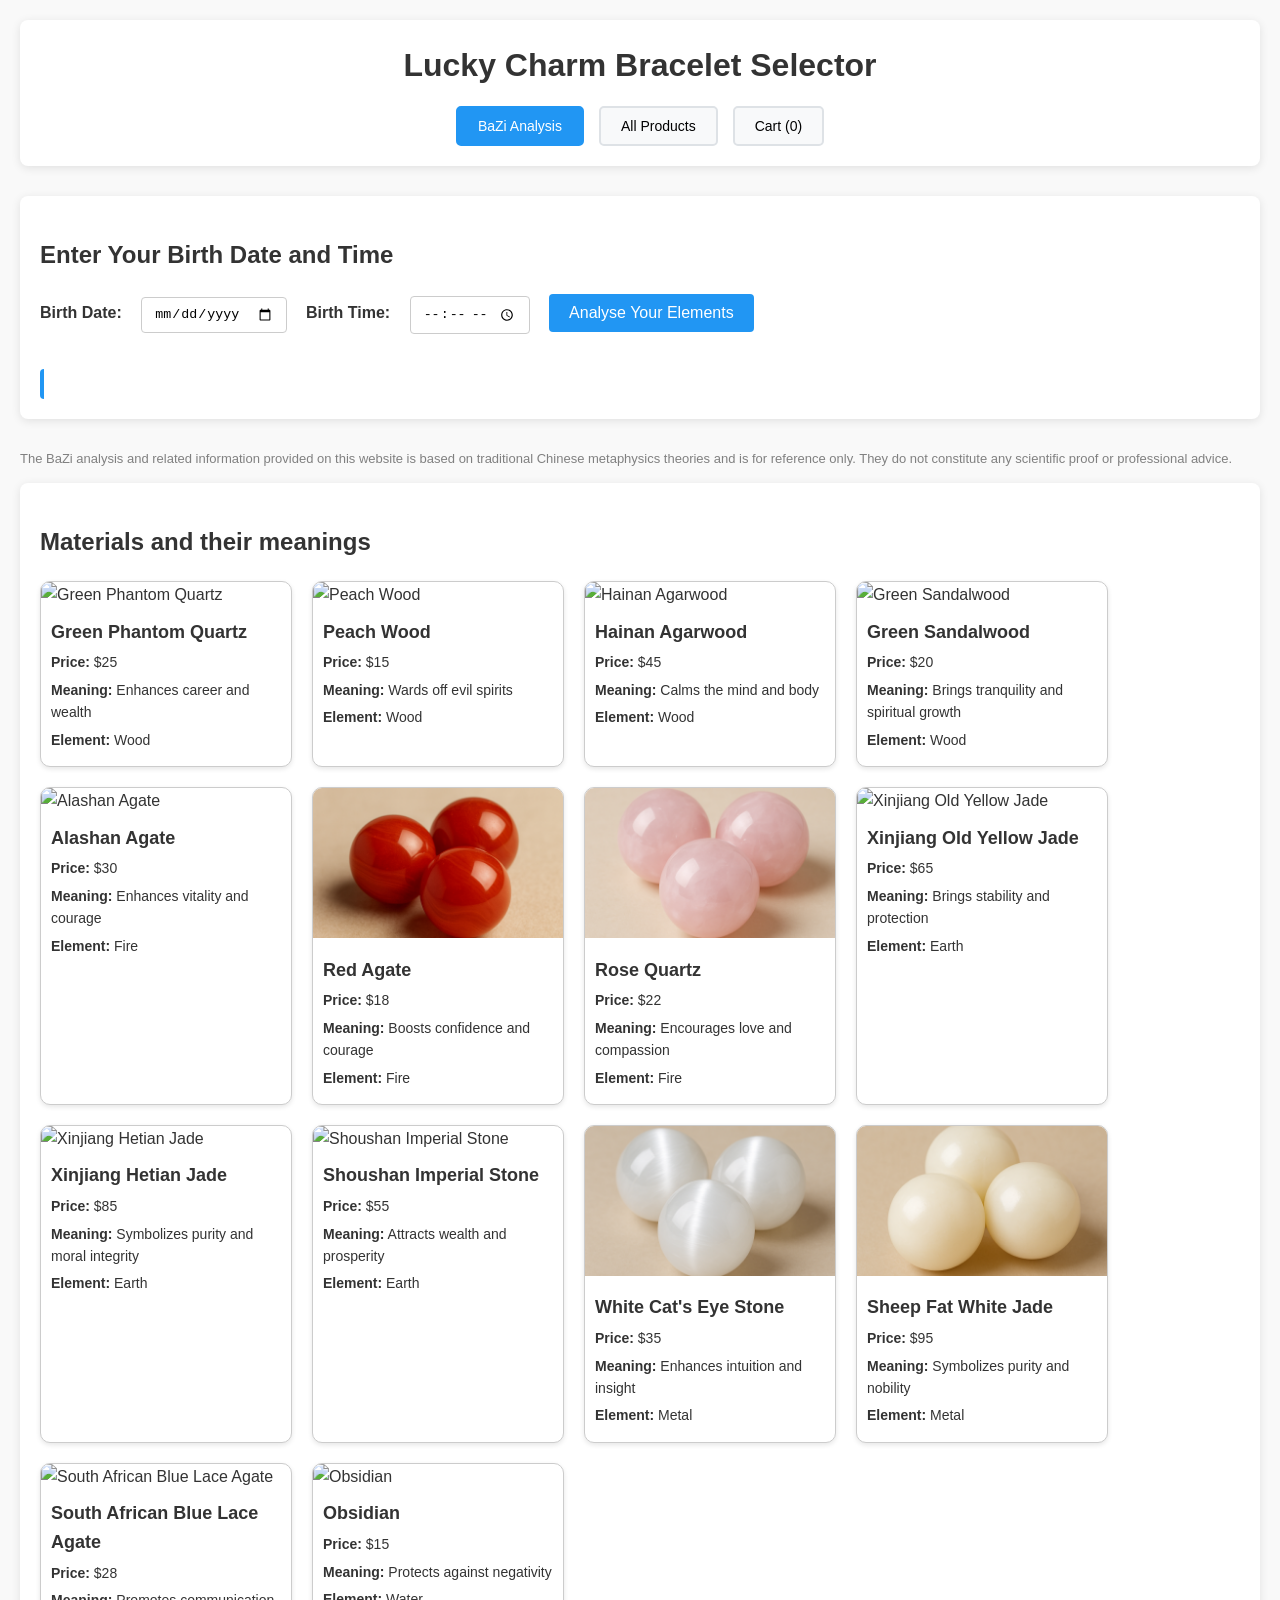
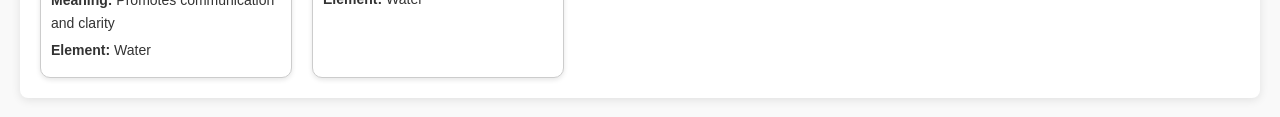
==== commit 22830876: "Remove AI assistant UI, client logic, and chat API Strip the chatbot nav entry, widget, admin AI con" ====
--- a/index.html
+++ b/index.html
@@ -12,12 +12,11 @@
     <nav>
       <button id="nav-analysis" onclick="showAnalysisPage()">BaZi Analysis</button>
       <button id="nav-products" onclick="showProductsPage()">All Products</button>
-      <button id="nav-knowledge" onclick="location.href='knowledge.html'">Knowledge</button>
       <button id="nav-cart" onclick="showCart()">Cart (<span id="cart-count">0</span>)</button>
     </nav>
   </header>
 
-  <!-- 1️⃣ Birth Date and Time -->
+  <!-- 1️⃣ First: Birth Date and Time Section -->
   <section id="birthdate-input">
     <h2>Enter Your Birth Date and Time</h2>
     <label for="birthdate">Birth Date:</label>
@@ -25,28 +24,35 @@
     <label for="birthtime">Birth Time:</label>
     <input type="time" id="birthtime" />
     <button id="analyze-button">Analyse Your Elements</button>
-    <div id="analysis-result"></div>
+    <div id="analysis-result">
+      <!-- Analysis result will appear here -->
+    </div>
   </section>
 
   <p style="color: gray; font-size: small;">
-    The BaZi analysis and related information provided on this website is based on traditional Chinese metaphysics theories and is for reference only. They do not constitute any scientific proof or professional advice.
+    </strong> The BaZi analysis and related information provided on this website is based on traditional Chinese metaphysics theories and is for reference only. They do not constitute any scientific proof or professional advice.
   </p>
 
-  <!-- 2️⃣ Materials -->
+  <!-- 2️⃣ Then: Material List Section -->
   <section id="material-list">
     <h2>Materials and their meanings</h2>
-    <div id="materials-container"></div>
+    <div id="materials-container">
+      <!-- Material cards will be generated here -->
+    </div>
   </section>
 
-  <!-- 3️⃣ Cart -->
+  <!-- 3️⃣ Cart Section -->
   <section id="cart-section" style="display: none;">
     <h2>Shopping Cart</h2>
-    <div id="cart-content"></div>
+    <div id="cart-content">
+      <!-- Cart items will be displayed here -->
+    </div>
   </section>
 
   <footer></footer>
+  <!-- 6tail lunar-javascript：节气/四柱权威开源库（MIT） -->
   <script src="https://cdn.jsdelivr.net/npm/lunar-javascript@1.7.7/lunar.min.js"></script>
-  <script src="config.site.js"></script>
   <script src="script.js"></script>
 </body>
 </html>
+
--- a/style.css
+++ b/style.css
@@ -678,58 +678,3 @@
 .cart-total button:hover {
   background-color: #218838;
 }
-
-/* Knowledge pages */
-.knowledge-page {
-  max-width: 820px;
-  margin: 0 auto;
-  padding: 20px;
-}
-.knowledge-hero h2 {
-  margin-bottom: 8px;
-}
-.article-list {
-  display: grid;
-  gap: 16px;
-  margin-top: 24px;
-}
-.article-card {
-  display: flex;
-  gap: 16px;
-  padding: 16px;
-  border: 1px solid #e5e5e5;
-  border-radius: 8px;
-  text-decoration: none;
-  color: inherit;
-  background: #fff;
-}
-.article-card:hover {
-  border-color: #4a90e2;
-}
-.article-card img {
-  width: 120px;
-  height: 80px;
-  object-fit: cover;
-  border-radius: 6px;
-}
-.article-cover {
-  width: 100%;
-  max-height: 360px;
-  object-fit: cover;
-  border-radius: 8px;
-  margin: 12px 0 20px;
-}
-.article-content img {
-  max-width: 100%;
-  height: auto;
-}
-.muted {
-  color: #777;
-  font-size: 14px;
-}
-.admin-hint {
-  margin-top: 40px;
-}
-.article-page article {
-  line-height: 1.7;
-}
